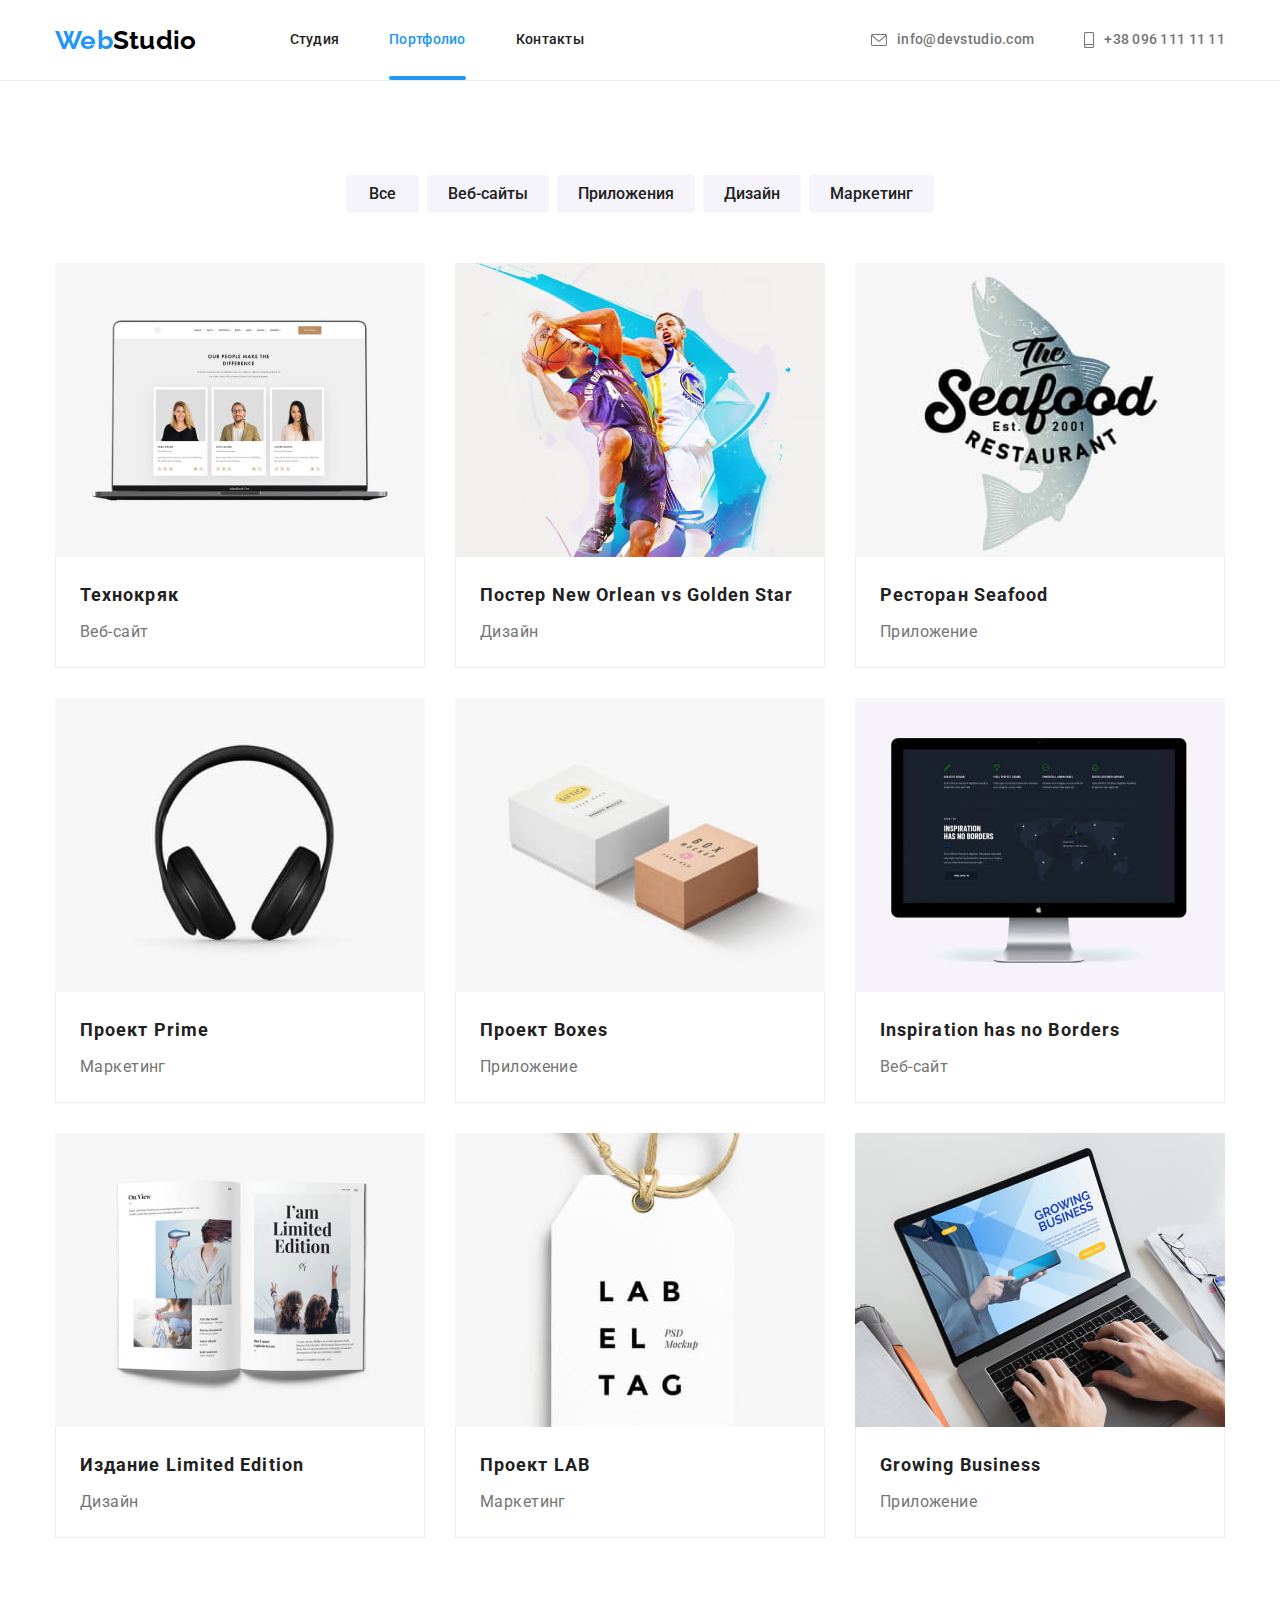
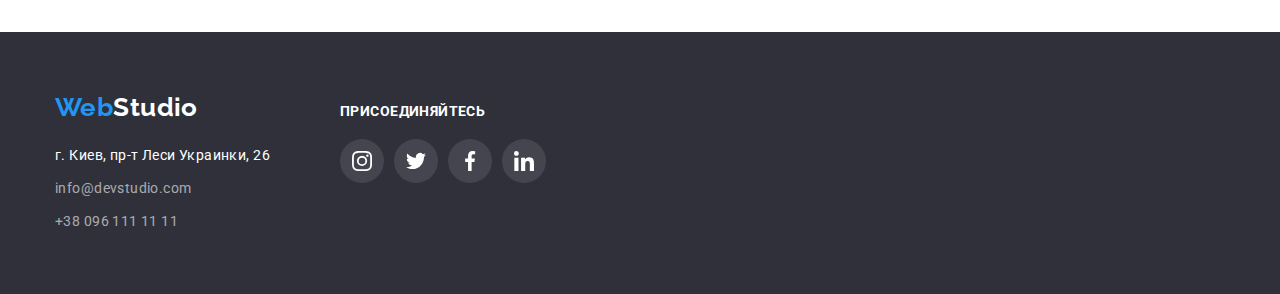
==== portfolio.html @ f39651c8 "Добавлены файлы 5-го задания" ====
<!DOCTYPE html>
<html lang="ru">

<head>
    <meta charset="UTF-8">
    <meta http-equiv="X-UA-Compatible" content="IE=edge">
    <meta name="viewport" content="width=device-width, initial-scale=1.0">
    <title>Портфолио</title>
    <link rel="preconnect" href="https://fonts.gstatic.com">
    <link href="https://fonts.googleapis.com/css2?family=Raleway:wght@700&family=Roboto:wght@400;500;700;900&display=swap"
    rel="stylesheet">
    <link rel="stylesheet" href="https://cdnjs.cloudflare.com/ajax/libs/modern-normalize/0.2.0/modern-normalize.min.css">
    <link rel="stylesheet" href="./css/styles.css">
</head>

<body>
    <!-- Header -->
    <header class="header">
        <div class="container nav">
            <nav class="nav">
                <a class="logo link" href="./" lang="en">Web<span class="logo-part-dark">Studio</span></a>
                <ul class="nav-list list">
                    <li class="nav-item"><a class="nav-link link" href="./">Студия</a></li>
                    <li class="nav-item"><a class="nav-link link current" href="./portfolio.html">Портфолио</a></li>
                    <li class="nav-item"><a class="nav-link link" href="">Контакты</a></li>
                </ul>
            </nav>
            <ul class="contacts-header-list list">
                <li class="contacts-header-item">
                    <a class="contacts-header-link link" href="mailto:info@devstudio.com">
                        <svg class="icon" width="16" height="12">
                            <use href="./images/sprite.svg#icon-envelope"></use>
                        </svg>info@devstudio.com
                    </a>
                </li>
                <li class="contacts-header-item">
                    <a class="contacts-header-link link" href="tel:+380961111111">
                        <svg class="icon" width="10" height="16">
                            <use href="./images/sprite.svg#icon-smartphone">
                            </use>
                        </svg>+38 096 111 11 11
                    </a>
                </li>
            </ul>
        </div>
    </header>

    <!-- Main content -->
    <main>
        <!-- Project set -->
        <section class="section">
            <div class="container">
                <h1 class="title visually-hidden">Наши проекты</h1>
                <ul class="project-filter list">
                    <li class="project-filter-item"><button class="project-btn" type="button">Все</button></li>
                    <li class="project-filter-item"><button class="project-btn" type="button">Веб-сайты</button></li>
                    <li class="project-filter-item"><button class="project-btn" type="button">Приложения</button></li>
                    <li class="project-filter-item"><button class="project-btn" type="button">Дизайн</button></li>
                    <li class="project-filter-item"><button class="project-btn" type="button">Маркетинг</button></li>
                </ul>
                <ul class="project-set list">
                    <li class="project-set-item">
                        <a class="project-card link" href="">
                            <div class="project-card-wrapper">
                                <p class="project-card-overlay">Технокряк это современная площадка распространения коронавируса. Компании используют эту платформу для цифрового
                                шпионажа и атак на защищённые сервера конкурентов.</p>  
                                <img src="./images/img-portfolio/website-technokriak-1.jpg" width="370" height="294" alt="Веб-сайт на мониторе ноутбука">
                            </div>
                            <div class="project-set-content">
                                <h2 class="project-title">Технокряк</h2>
                                <p class="project-direction">Веб-сайт</p>
                            </div>
                        </a>
                    </li>
                    <li class="project-set-item">
                        <a class="project-card link" href="">
                            <div class="project-card-wrapper">
                                <p class="project-card-overlay">Технокряк это современная площадка распространения коронавируса. Компании используют
                                    эту платформу для цифрового
                                    шпионажа и атак на защищённые сервера конкурентов.</p>
                                <img src="./images/img-portfolio/design-poster-2.jpg" width="370" height="294" alt="Постер с баскетболистами">
                            </div>
                            <div class="project-set-content">
                                <h2 class="project-title">Постер <span lang="en">New Orlean vs Golden Star</span></h2>
                                <p class="project-direction">Дизайн</p>
                            </div>
                        </a>
                    </li>
                    <li class="project-set-item">
                        <a class="project-card link" href="">
                            <div class="project-card-wrapper">
                                <p class="project-card-overlay">Технокряк это современная площадка распространения коронавируса. Компании используют
                                    эту платформу для цифрового
                                    шпионажа и атак на защищённые сервера конкурентов.</p>
                                <img src="./images/img-portfolio/app-seafood-3.jpg" width="370" height="294" alt="Постер ресторана морской кухни">
                            </div>
                            <div class="project-set-content">
                                <h2 class="project-title">Ресторан <span lang="en">Seafood</span></h2>
                                <p class="project-direction">Приложение</p>
                            </div>
                        </a>
                    </li>
                    <li class="project-set-item">
                        <a class="project-card link" href="">
                            <div class="project-card-wrapper">
                                <p class="project-card-overlay">Технокряк это современная площадка распространения коронавируса. Компании используют
                                    эту платформу для цифрового
                                    шпионажа и атак на защищённые сервера конкурентов.</p>
                                 <img src="./images/img-portfolio/marketing-prime-4.jpg" width="370" height="294" alt="Наушники">
                             </div>
                            <div class="project-set-content">
                                <h2 class="project-title">Проект <span lang="en">Prime</span></h2>
                                <p class="project-direction">Маркетинг</p>
                            </div>
                        </a>
                    </li>
                    <li class="project-set-item">
                        <a class="project-card link" href="">
                            <div class="project-card-wrapper">
                                <p class="project-card-overlay">Технокряк это современная площадка распространения коронавируса. Компании используют
                                    эту платформу для цифрового
                                    шпионажа и атак на защищённые сервера конкурентов.</p>
                                <img class="project-img" src="./images/img-portfolio/app-boxes-5.jpg" width="370" height="294" alt="Картонные коробки">
                            </div>
                            <div class="project-set-content">
                                <h2 class="project-title">Проект <span lang="en">Boxes</span></h2>
                                <p class="project-direction">Приложение</p>
                            </div>
                        </a>
                    </li>
                    <li class="project-set-item">
                        <a class="project-card link" href="">
                            <div class="project-card-wrapper">
                                <p class="project-card-overlay">Технокряк это современная площадка распространения коронавируса. Компании используют
                                    эту платформу для цифрового
                                    шпионажа и атак на защищённые сервера конкурентов.</p>
                                 <img src="./images/img-portfolio/website-noborders-6.jpg" width="370" height="294" alt="Веб-сайт на мониторе компьютера">
                            </div>
                            <div class="project-set-content">
                                <h2 class="project-title" lang="en">Inspiration has no Borders</h2>
                                <p class="project-direction">Веб-сайт</p>
                            </div>
                        </a>
                    </li>
                    <li class="project-set-item">
                        <a class="project-card link" href="">
                            <div class="project-card-wrapper">
                                <p class="project-card-overlay">Технокряк это современная площадка распространения коронавируса. Компании используют
                                    эту платформу для цифрового
                                    шпионажа и атак на защищённые сервера конкурентов.</p>

                                <img src="./images/img-portfolio/design-limited-edition-7.jpg" width="370" height="294" alt="Разворот печатного издания">
                            </div>
                            <div class="project-set-content">
                                <h2 class="project-title">Издание <span lang="en">Limited Edition</span></h2>
                                <p class="project-direction">Дизайн</p>
                            </div>
                        </a>
                    </li>
                    <li class="project-set-item">
                        <a class="project-card link" href="">
                            <div class="project-card-wrapper">
                                <p class="project-card-overlay">Технокряк это современная площадка распространения коронавируса. Компании используют
                                    эту платформу для цифрового
                                    шпионажа и атак на защищённые сервера конкурентов.</p>
                                <img src="./images/img-portfolio/marketing-lab-8.jpg" width="370" height="294" alt="Стикер с лого">
                            </div>
                            <div class="project-set-content">
                                <h2 class="project-title">Проект <span lang="en">LAB</span></h2>
                                <p class="project-direction">Маркетинг</p>
                            </div>
                        </a>
                    </li>
                    <li class="project-set-item">
                        <a class="project-card link" href="">
                            <div class="project-card-wrapper">
                                <p class="project-card-overlay">Технокряк это современная площадка распространения коронавируса. Компании используют
                                    эту платформу для цифрового
                                    шпионажа и атак на защищённые сервера конкурентов.</p>
                                <img src="./images/img-portfolio/app-business-9.jpg" width="370" height="294" alt="Веб-сайт на мониторе ноутбука">
                            </div>
                            <div class="project-set-content">
                                <h2 class="project-title" lang="en">Growing Business</h2>
                                <p class="project-direction">Приложение</p>
                            </div>
                        </a>
                    </li>
                </ul>
            </div>
        </section>
    </main>
<!-- Footer -->
<footer class="footer">
    <div class="container">
        <div class="footer-content">
            <a class="logo link" href="./" lang="en">Web<span class="logo-part-light">Studio</span></a>
            <div class="footer-content-block">
                <address class="adress">г. Киев, пр-т Леси Украинки, 26</address>
                <ul class="contacts-footer-list list">
                    <li class="contacts-footer-item"><a class="contacts-footer-link link"
                            href="mailto:info@devstudio.com">info@devstudio.com</a>
                    </li>
                    <li class="contacts-footer-item"><a class="contacts-footer-link link" href="tel:+380961111111">+38
                            096 111 11 11</a>
                    </li>
                </ul>
            </div>
        </div>
        <div class="footer-social-block">
            <p class="footer-subtitle">Присоединяйтесь</p>
            <ul class="social-list list">
                <li class="social-list-item">
                    <a href="" class="social-list-link link">
                        <svg class="social-list-icon">
                            <use href="./images/sprite.svg#icon-instagram"></use>
                        </svg>
                    </a>
                </li>
                <li class="social-list-item">
                    <a href="" class="social-list-link link">
                        <svg class="social-list-icon">
                            <use href="./images/sprite.svg#icon-twitter"></use>
                        </svg>
                    </a>
                </li>
                <li class="social-list-item">
                    <a href="" class="social-list-link link">
                        <svg class="social-list-icon">
                            <use href="./images/sprite.svg#icon-facebook"></use>
                        </svg>
                    </a>
                </li>
                <li class="social-list-item">
                    <a href="" class="social-list-link link">
                        <svg class="social-list-icon">
                            <use href="./images/sprite.svg#icon-linkedin"></use>
                        </svg>
                    </a>
                </li>
            </ul>
        </div>
    </div>
</footer>
</body>
</html>
---- css/styles.css ----
/* ---Styles for index.html--- */

:root {
  --text-color: #757575;
  --title-color: #212121;
  --accent-color: #2196f3;
  --primary-bcg-color: #ffffff;
  --secondary-bcg-color: #2f303a;
  --add-bcg-color: #f5f4fa;
  --icon-color: #afb1b8;
  --text-font: 'Roboto', sans-serif;
  --accent-font: 'Raleway', sans-serif;
  --grid-gap: 30px;
  --grid-item: 2;
  --timing-function: cubic-bezier(0.4, 0, 0.2, 1);
  --duration-animation: 250ms;
}

html {
  box-sizing: border-box;
}

*,
*::after,
*::before {
  box-sizing: inherit;
}

body {
  margin: 0;
  font-family: var(--text-font);
  font-size: 14px;
  line-height: 1.71;
  letter-spacing: 0.03em;
  color: var(--text-color);
  background-color: var(--primary-bcg-color);
}

h1,
h2,
h3,
h4,
h5,
h6,
p {
  margin-top: 0;
  margin-bottom: 0;
}

ul {
  margin: 0;
  padding: 0;
}

img {
  display: block;
  max-width: 100%;
  height: auto;
}

.list {
  list-style: none;
}

.link {
  text-decoration: none;
  color: inherit;
}

.visually-hidden {
  position: absolute !important;
  clip: rect(1px, 1px, 1px, 1px);
  clip: rect(1px, 1px, 1px, 1px);
  padding: 0 !important;
  border: 0 !important;
  height: 1px !important;
  width: 1px !important;
  overflow: hidden;
}

/* ---COMPONENTS--- */
.container {
  width: 1200px;
  margin-right: auto;
  margin-left: auto;
  padding-right: 15px;
  padding-left: 15px;
}

.section {
  padding-top: 94px;
  padding-bottom: 94px;
}

.section-title {
  margin-bottom: 50px;

  font-size: 36px;
  line-height: 1.17;
  text-align: center;
  color: var(--title-color);
}

.social-list {
  display: flex;
  justify-content: space-between;
}

.social-list-link {
  display: flex;
  width: 44px;
  height: 44px;
  align-items: center;
  justify-content: center;
  border-radius: 50%;
  transition: background-color var(--duration-animation) var(--timing-function);
}

.social-list-icon {
  width: 20px;
  height: 20px;
  fill: var(--icon-color);
  transition: fill var(--duration-animation) var(--timing-function);
}

.social-list-link:hover,
.social-list-link:focus {
  background-color: var(--accent-color);
}

.social-list-link:hover .social-list-icon,
.social-list-link:focus .social-list-icon {
  fill: var(--primary-bcg-color);
}

/* ---END COMPONENTS--- */

/* ---HEADER---*/
.header {
  border-bottom: 1px solid #ececec;

  font-weight: 500;
  line-height: 1.14;
  letter-spacing: 0.02em;
}

.logo {
  font-family: var(--accent-font);
  font-weight: 700;
  font-size: 26px;
  line-height: 1.19;
  color: var(--accent-color);
}

.logo-part-dark {
  color: #000000;
}

.header .container {
  display: flex;
  align-items: center;
}

.nav {
  display: flex;
  align-items: center;
}

.nav-list {
  display: inline-flex;
  align-items: center;
}

.contacts-header-list {
  display: inline-flex;
  align-items: center;
  margin-left: auto;
}

.nav .logo {
  margin-right: 93px;
  padding-top: 20px;
  padding-bottom: 20px;
}

.nav-link {
  display: inline-block;
  padding-top: 32px;
  padding-bottom: 32px;
  color: var(--title-color);
  transition: color var(--duration-animation) var(--timing-function);
}

.contacts-header-link {
  display: flex;
  padding-top: 32px;
  padding-bottom: 32px;
  align-items: center;
  transition: color var(--duration-animation) var(--timing-function);
}

.nav-item:not(:last-child),
.contacts-header-item:not(:last-child) {
  margin-right: 50px;
}

.nav-link:hover,
.nav-link:focus,
.contacts-header-link:hover,
.contacts-header-link:focus,
.nav-link.current {
  color: var(--accent-color);
}

.nav-link.current {
  position: relative;
}

.nav-link.current::after {
  content: '';

  position: absolute;
  left: 0;
  bottom: 0;

  display: block;
  width: 100%;
  height: 4px;
  background-color: var(--accent-color);
  border-radius: 2px;
}

.icon {
  margin-right: 10px;
  fill: currentColor;
}

/* ---END HEADER--- */

/* ---HERO--- */
.hero {
  max-width: 1600px;
  padding-top: 200px;
  padding-bottom: 200px;
  margin-left: auto;
  margin-right: auto;
  text-align: center;

  background-color: var(--secondary-bcg-color);
  background-size: cover;
  background-position: center;
  background-repeat: no-repeat;
  background-image: linear-gradient(to right, rgba(47, 48, 58, 0.4), rgba(47, 48, 58, 0.4)),
    url('../images/hero-bg.jpg');
}

.hero-title {
  max-width: 700px;
  margin-right: auto;
  margin-left: auto;
  margin-bottom: 30px;

  font-weight: 900;
  font-size: 44px;
  line-height: 1.36;
  letter-spacing: 0.06em;
  text-transform: uppercase;
  color: var(--primary-bcg-color);
}

.hero-btn {
  min-width: 200px;
  padding: 10px 30px;

  font-weight: 700;
  font-size: 16px;
  line-height: 1.88;
  letter-spacing: 0.06em;

  color: var(--primary-bcg-color);
  background-color: var(--accent-color);
  cursor: pointer;
  border: none;
  border-radius: 4px;

  transition: background-color var(--duration-animation) var(--timing-function);
}

.hero-btn:focus,
.hero-btn:hover {
  background-color: #188ce8;
}
/* ---END HERO--- */

/* ---FEATURE--- */
.feature-list {
  display: flex;
  margin-left: calc(-1 * var(--grid-gap));
  margin-top: calc(-1 * var(--grid-gap));
}

.feature-list-item {
  flex-basis: calc((100% - var(--grid-item) * var(--grid-gap)) / var(--grid-item));
  --grid-item: 4;
  margin-left: var(--grid-gap);
  margin-top: var(--grid-gap);
}

.feature-thumb {
  display: flex;
  width: 270px;
  height: 120px;
  margin-bottom: 30px;
  background-color: var(--add-bcg-color);
  align-items: center;
  justify-content: center;
}

.feature-icon {
  width: 70px;
  height: 70px;
}

.feature-item-title {
  margin-bottom: 10px;
  font-size: 14px;
  line-height: 1.14;
  text-transform: uppercase;
  color: var(--title-color);
}
/* ---END FEATURE--- */

/* ---SERVICES--- */
.services.section {
  padding-top: 0;
}

.services-list {
  display: flex;
  margin-left: calc(-1 * var(--grid-gap));
  margin-top: calc(-1 * var(--grid-gap));
}

.services-list-item {
  position: relative;

  flex-basis: calc((100% - var(--grid-item) * var(--grid-gap)) / var(--grid-item));
  --grid-item: 3;
  margin-left: var(--grid-gap);
  margin-top: var(--grid-gap);
}

.overlay-services {
  position: absolute;
  left: 0;
  bottom: 0;
  width: 100%;
  min-height: 70px;
  padding-top: 27px;
  padding-bottom: 27px;
  background-color: rgba(47, 48, 58, 0.8);
}

.overlay-services-title {
  font-weight: 700;
  line-height: 1.143;
  text-align: center;
  text-transform: uppercase;
  color: var(--primary-bcg-color);
}

/* ---END SERVICES--- */

/* ---TEAM--- */
.team.section {
  background: var(--add-bcg-color);
}

.team-list {
  display: flex;
  margin-left: calc(-1 * var(--grid-gap));
  margin-top: calc(-1 * var(--grid-gap));
}

.team-list-item {
  flex-basis: calc((100% - var(--grid-item) * var(--grid-gap)) / var(--grid-item));
  --grid-item: 4;
  margin-left: var(--grid-gap);
  margin-top: var(--grid-gap);

  text-align: center;
  background-color: var(--primary-bcg-color);
  border-radius: 0px 0px 4px 4px;
  box-shadow: 0 1px 3px 0 rgba(0, 0, 0, 0.12), 0 1px 1px 0 rgba(0, 0, 0, 0.14), 0 2px 1px 0 rgba(0, 0, 0, 0.2);
}

.team-list-item-content {
  padding: 32px 30px;
}

.team-item-name {
  margin-bottom: 10px;
  font-weight: 500;
  font-size: 16px;
  line-height: 1.19;
  color: var(--title-color);
}

.team-item-position {
  margin-bottom: 16px;
  font-size: 16px;
  line-height: 1.19;
}
/* ---END TEAM--- */

/* ---CLIENTS--- */
.client-list {
  display: flex;
  margin-left: calc(-1 * var(--grid-gap));
  margin-top: calc(-1 * var(--grid-gap));
}

.client-list-item {
  flex-basis: calc((100% - var(--grid-item) * var(--grid-gap)) / var(--grid-item));
  --grid-item: 6;
  margin-left: var(--grid-gap);
  margin-top: var(--grid-gap);
}

.client-list-link {
  display: flex;
  width: 100%;
  height: 90px;
  align-items: center;
  justify-content: center;
  border: 1px solid var(--icon-color);
  border-radius: 4px;
  transition: border-color var(--duration-animation) var(--timing-function);
}

.client-list-link:hover,
.client-list-link:focus {
  border-color: var(--accent-color);
}

.client-icon {
  fill: var(--icon-color);
  transition: fill var(--duration-animation) var(--timing-function);
}

.client-list-link:hover .client-icon,
.client-list-link:focus .client-icon {
  fill: var(--accent-color);
}
/* ---END CLIENTS--- */

/* ---FOOTER--- */
.footer {
  padding-top: 60px;
  padding-bottom: 60px;
  background-color: var(--secondary-bcg-color);
}

.footer .container {
  display: flex;
  align-items: baseline;
}

.footer-content-block {
  margin-top: 20px;
  margin-right: 70px;
}

.logo-part-light {
  color: var(--primary-bcg-color);
}

.adress {
  margin-bottom: 9px;

  font-style: normal;
  color: var(--primary-bcg-color);
}

.contacts-footer-item:first-child {
  margin-bottom: 9px;
}

.contacts-footer-link {
  color: rgba(255, 255, 255, 0.6);
}

.footer-subtitle {
  margin-bottom: 20px;

  font-weight: 700;
  line-height: 1.143;
  text-transform: uppercase;
  color: var(--primary-bcg-color);
}

.footer .social-list {
  min-width: 206px;
}

.footer .social-list-icon {
  fill: var(--primary-bcg-color);
}

.social-list-link {
  background-color: rgb(255, 255, 255, 0.1);
}

/* ---END FOOTER--- */

/* ---Styles for Portfolio.html-- */
/* ---PROJECT SET--- */
.project-filter {
  display: flex;
  justify-content: center;
  margin-bottom: 50px;
}

.project-filter-item:not(:last-child) {
  margin-right: 8px;
}

.project-btn {
  min-width: 73px;
  padding: 6px 21px;
  border: none;
  border-radius: 4px;

  font-weight: 500;
  font-size: 16px;
  line-height: 1.63;
  color: var(--title-color);
  background-color: var(--add-bcg-color);
  cursor: pointer;

  transition: color var(--duration-animation) var(--timing-function),
    background-color var(--duration-animation) var(--timing-function),
    box-shadow var(--duration-animation) var(--timing-function);
}

.project-btn:hover,
.project-btn:focus {
  color: var(--primary-bcg-color);
  background-color: var(--accent-color);
  box-shadow: 0 2px 2px 0 rgba(0, 0, 0, 0.12), 0 1px 2px 0 rgba(0, 0, 0, 0.08), 0 3px 1px 0 rgba(0, 0, 0, 0.1);
  outline: none;
}

.project-set {
  display: flex;
  flex-wrap: wrap;
  margin-left: calc(-1 * var(--grid-gap));
  margin-top: calc(-1 * var(--grid-gap));
}

.project-set-item {
  flex-basis: calc((100% - var(--grid-item) * var(--grid-gap)) / var(--grid-item));
  --grid-item: 3;
  margin-left: var(--grid-gap);
  margin-top: var(--grid-gap);
}

.project-card {
  display: block;
  width: 100%;
  height: 100%;

  transition: box-shadow var(--duration-animation) var(--timing-function);
}

.project-card:hover,
.project-card:focus {
  box-shadow: 0 1px 1px 0 rgba(0, 0, 0, 0.12), 0 4px 4px 0 rgba(0, 0, 0, 0.06), 1px 4px 6px 0 rgba(0, 0, 0, 0.16);
}

.project-card-wrapper {
  position: relative;
  overflow: hidden;
}

.project-card:hover .project-card-overlay,
.project-card:focus .project-card-overlay {
  transform: translateY(0);
  opacity: 1;
}

.project-card-overlay {
  position: absolute;
  left: 0;
  top: 0;
  width: 100%;
  height: 100%;
  padding: 63px 24px;

  font-size: 18px;
  line-height: 1.56;
  color: var(--primary-bcg-color);
  background-color: rgba(33, 150, 243, 0.9);
  overflow: scroll;
  opacity: 0;

  transform: translateY(100%);
  transition: transform var(--duration-animation) var(--timing-function),
    opacity var(--duration-animation) var(--timing-function);
}

.project-set-content {
  padding: 20px 24px;
  border: 1px solid #eeeeee;
  border-top: 0;
}

.project-title {
  font-size: 18px;
  line-height: 2;
  letter-spacing: 0.06em;
  color: var(--title-color);
  margin-bottom: 4px;
}

.project-direction {
  font-size: 16px;
  line-height: 1.88;
  color: var(--text-color);
}

/* ---END PROJECT SET--- */

/* ---Modal elements--- */
.backdrop {
  position: fixed;
  top: 0;
  left: 0;
  width: 100%;
  height: 100%;
  background-color: rgba(0, 0, 0, 0.2);

  opacity: 1;
  transition: opacity var(--duration-animation) var(--timing-function),
    visibility var(--duration-animation) var(--timing-function);
}

.backdrop.is-hidden {
  opacity: 0;
  visibility: hidden;
  pointer-events: none;
}

.modal {
  position: absolute;
  top: 50%;
  left: 50%;
  transform: translate(-50%, -50%) scale(1);

  min-width: 528px;
  min-height: 581px;

  background-color: var(--primary-bcg-color);
  box-shadow: 0 1px 3px 0 rgba(0, 0, 0, 0.12), 0 1px 1px 0 rgba(0, 0, 0, 0.16), 0 2px 1px 0 rgba(0, 0, 0, 0.2);
  border-radius: 4px;

  transition: transform var(--duration-animation) var(--timing-function);
}

.backdrop.is-hidden .modal {
  transform: translate(-50%, -50%) scale(0.9);
}

.modal-close-btn {
  position: absolute;
  top: 8px;
  right: 8px;
  width: 30px;
  height: 30px;

  display: flex;
  align-items: center;
  justify-content: center;

  background-color: transparent;
  border: 1px solid rgba(0, 0, 0, 0.1);
  border-radius: 50%;
  outline: none;
  cursor: pointer;

  transition: fill var(--duration-animation) var(--timing-function);
}

.modal-close-btn:hover {
  fill: var(--accent-color);
}
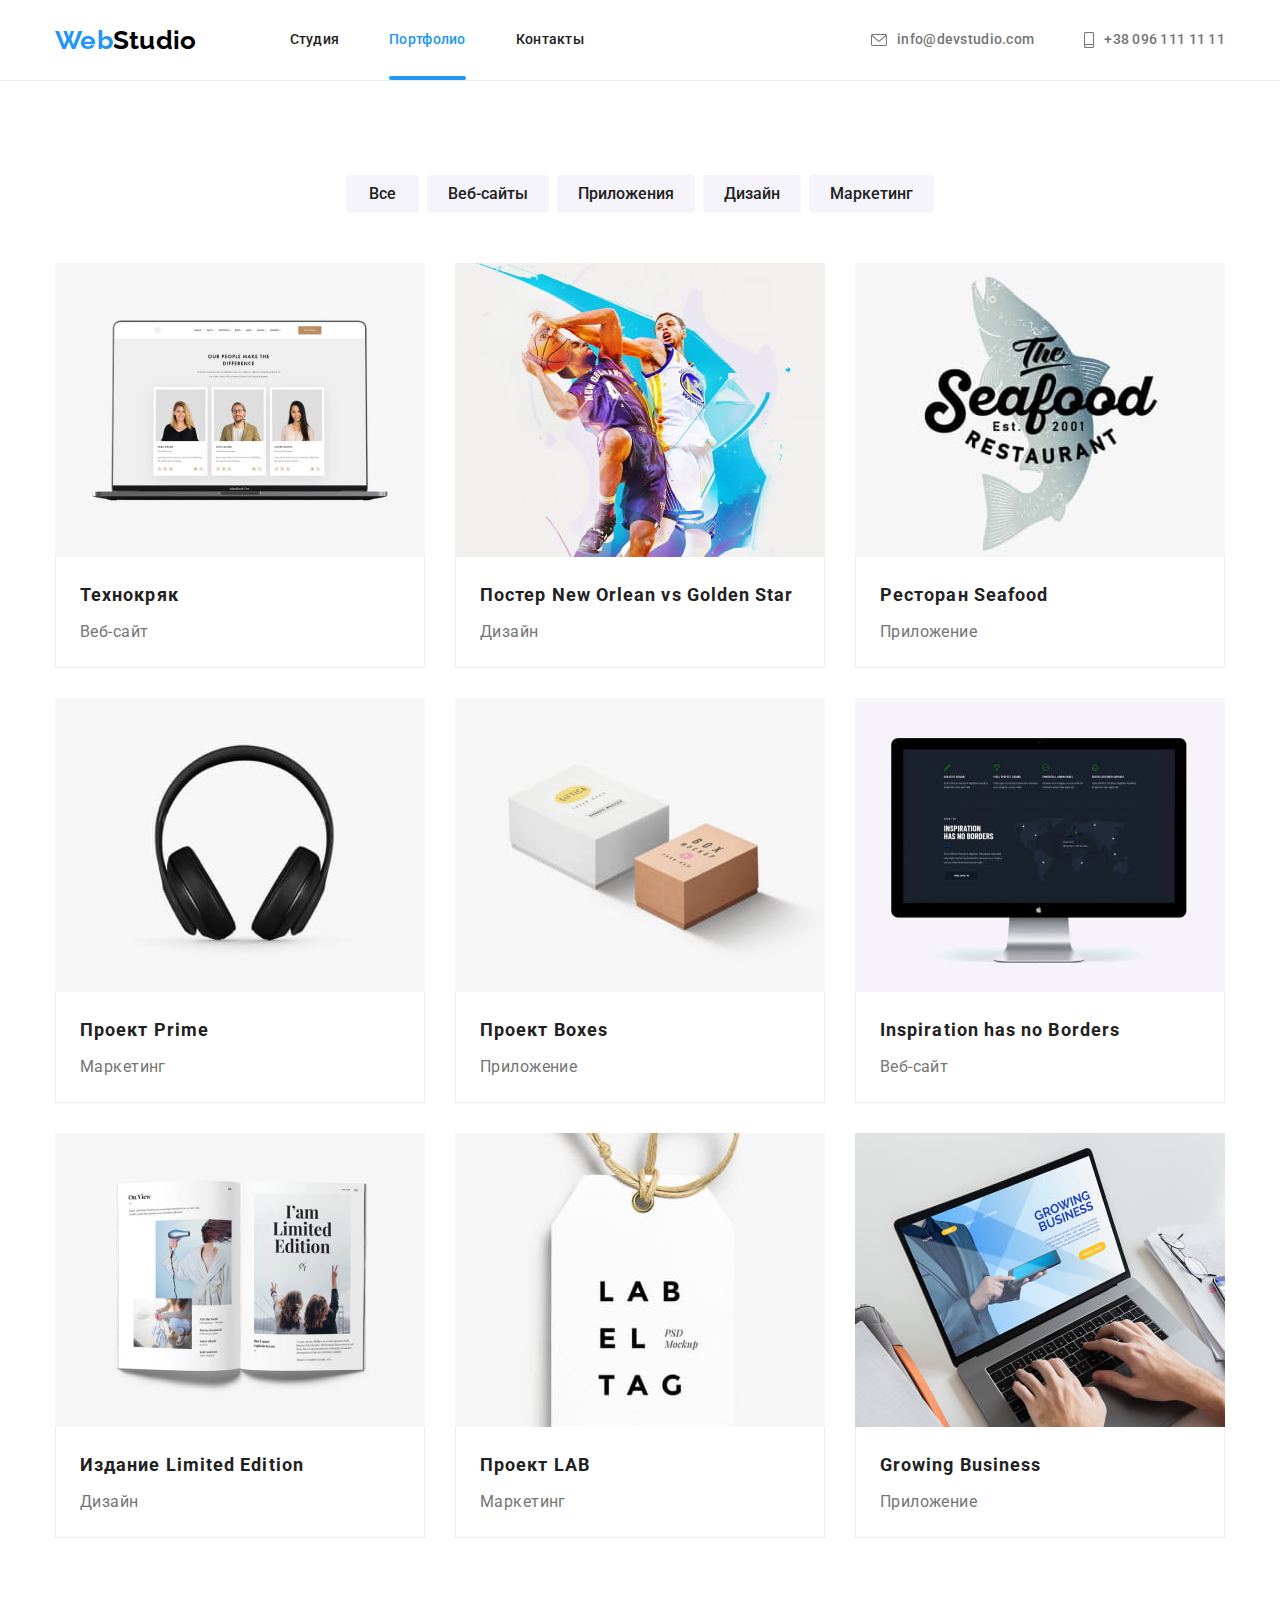
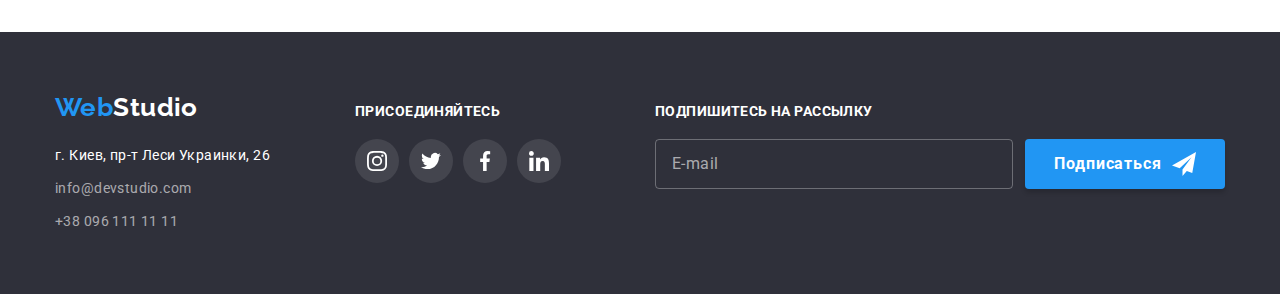
==== commit 21a8884d: "Добавлен новый футер в Портфолио" ====
--- a/portfolio.html
+++ b/portfolio.html
@@ -190,56 +190,69 @@
         </section>
     </main>
 <!-- Footer -->
-<footer class="footer">
-    <div class="container">
-        <div class="footer-content">
-            <a class="logo link" href="./" lang="en">Web<span class="logo-part-light">Studio</span></a>
-            <div class="footer-content-block">
-                <address class="adress">г. Киев, пр-т Леси Украинки, 26</address>
-                <ul class="contacts-footer-list list">
-                    <li class="contacts-footer-item"><a class="contacts-footer-link link"
-                            href="mailto:info@devstudio.com">info@devstudio.com</a>
-                    </li>
-                    <li class="contacts-footer-item"><a class="contacts-footer-link link" href="tel:+380961111111">+38
-                            096 111 11 11</a>
-                    </li>
-                </ul>
+    <footer class="footer">
+        <div class="container">
+            <div class="footer-block">
+                <a class="logo link" href="./" lang="en">Web<span class="logo-part-light">Studio</span></a>
+                <div class="footer-content-block">
+                    <address class="adress">г. Киев, пр-т Леси Украинки, 26</address>
+                    <ul class="contacts-footer-list list">
+                        <li class="contacts-footer-item"><a class="contacts-footer-link link"
+                                href="mailto:info@devstudio.com">info@devstudio.com</a>
+                        </li>
+                        <li class="contacts-footer-item"><a class="contacts-footer-link link" href="tel:+380961111111">+38
+                                096 111 11 11</a>
+                        </li>
+                    </ul>
+                </div>
+            </div>
+            <div class="footer-block">
+                <p class="footer-subtitle">Присоединяйтесь</p>
+                <ul class="social-list list">
+                    <li class="social-list-item">
+                        <a href="" class="social-list-link link">
+                            <svg class="social-list-icon">
+                                <use href="./images/sprite.svg#icon-instagram"></use>
+                            </svg>
+                        </a>
+                    </li>
+                    <li class="social-list-item">
+                        <a href="" class="social-list-link link">
+                            <svg class="social-list-icon">
+                                <use href="./images/sprite.svg#icon-twitter"></use>
+                            </svg>
+                        </a>
+                    </li>
+                    <li class="social-list-item">
+                        <a href="" class="social-list-link link">
+                            <svg class="social-list-icon">
+                                <use href="./images/sprite.svg#icon-facebook"></use>
+                            </svg>
+                        </a>
+                    </li>
+                    <li class="social-list-item">
+                        <a href="" class="social-list-link link">
+                            <svg class="social-list-icon">
+                                <use href="./images/sprite.svg#icon-linkedin"></use>
+                            </svg>
+                        </a>
+                    </li>
+                </ul>
+            </div>
+            <div class="footer-block">
+                <p class="footer-subtitle">Подпишитесь на рассылку</p>
+                <form class="footer-form">
+                    <label>
+                        <input name="user-mail" type="email" placeholder="E-mail" class="footer-form-input">
+                    </label>
+                    <button class="footer-btn btn" type="submit">Подписаться
+                        <svg class="footer-btn-icon" width="24" height="24">
+                            <use href="./images/sprite.svg#icon-send"></use>
+                        </svg>
+                    </button>
+                </form>
             </div>
         </div>
-        <div class="footer-social-block">
-            <p class="footer-subtitle">Присоединяйтесь</p>
-            <ul class="social-list list">
-                <li class="social-list-item">
-                    <a href="" class="social-list-link link">
-                        <svg class="social-list-icon">
-                            <use href="./images/sprite.svg#icon-instagram"></use>
-                        </svg>
-                    </a>
-                </li>
-                <li class="social-list-item">
-                    <a href="" class="social-list-link link">
-                        <svg class="social-list-icon">
-                            <use href="./images/sprite.svg#icon-twitter"></use>
-                        </svg>
-                    </a>
-                </li>
-                <li class="social-list-item">
-                    <a href="" class="social-list-link link">
-                        <svg class="social-list-icon">
-                            <use href="./images/sprite.svg#icon-facebook"></use>
-                        </svg>
-                    </a>
-                </li>
-                <li class="social-list-item">
-                    <a href="" class="social-list-link link">
-                        <svg class="social-list-icon">
-                            <use href="./images/sprite.svg#icon-linkedin"></use>
-                        </svg>
-                    </a>
-                </li>
-            </ul>
-        </div>
-    </div>
-</footer>
+    </footer>
 </body>
 </html>--- a/css/styles.css
+++ b/css/styles.css
@@ -133,6 +133,22 @@
   fill: var(--primary-bcg-color);
 }
 
+.btn {
+  min-width: 200px;
+
+  font-family: inherit;
+  font-weight: 700;
+  font-size: 16px;
+  line-height: 1.87;
+  letter-spacing: 0.06em;
+
+  color: var(--primary-bcg-color);
+  background-color: var(--accent-color);
+  border: none;
+  border-radius: 4px;
+  box-shadow: 0 4px 4px 0 rgba(0, 0, 0, 0.15);
+  cursor: pointer;
+}
 /* ---END COMPONENTS--- */
 
 /* ---HEADER---*/
@@ -269,19 +285,7 @@
 }
 
 .hero-btn {
-  min-width: 200px;
   padding: 10px 30px;
-
-  font-weight: 700;
-  font-size: 16px;
-  line-height: 1.88;
-  letter-spacing: 0.06em;
-
-  color: var(--primary-bcg-color);
-  background-color: var(--accent-color);
-  cursor: pointer;
-  border: none;
-  border-radius: 4px;
 
   transition: background-color var(--duration-animation) var(--timing-function);
 }
@@ -464,11 +468,19 @@
 .footer .container {
   display: flex;
   align-items: baseline;
+  justify-content: space-between;
+}
+
+.footer-block {
+  flex-basis: calc((50% - (var(--grid-gap) * 1.5)) / 2);
+}
+
+.footer-block:last-child {
+  flex-basis: calc(50% - (var(--grid-gap) / 2));
 }
 
 .footer-content-block {
   margin-top: 20px;
-  margin-right: 70px;
 }
 
 .logo-part-light {
@@ -500,7 +512,11 @@
 }
 
 .footer .social-list {
-  min-width: 206px;
+  justify-content: flex-start;
+}
+
+.footer .social-list-item:not(:last-child) {
+  margin-right: 10px;
 }
 
 .footer .social-list-icon {
@@ -509,6 +525,46 @@
 
 .social-list-link {
   background-color: rgb(255, 255, 255, 0.1);
+}
+
+.footer-form {
+  display: flex;
+  /* align-items: center; */
+}
+
+.footer-form-input {
+  width: 358px;
+  height: 50px;
+  padding-top: 15px;
+  padding-bottom: 15px;
+  padding-left: 16px;
+  margin-right: 12px;
+
+  background-color: inherit;
+  border-radius: 4px;
+  border: 1px solid rgb(255, 255, 255, 0.3);
+}
+
+.footer-form-input::placeholder {
+  font-size: 16px;
+  line-height: 1.25;
+  letter-spacing: 0.03em;
+  color: rgba(255, 255, 255, 0.6);
+}
+
+.footer-btn {
+  display: flex;
+  align-items: center;
+  justify-content: center;
+
+  padding: 10px 28px;
+}
+
+.footer-btn-icon {
+  margin-left: 10px;
+  /* position: absolute;
+  top: 13px;
+  right: 28px; */
 }
 
 /* ---END FOOTER--- */
@@ -593,6 +649,9 @@
   position: absolute;
   left: 0;
   top: 0;
+  opacity: 0;
+  overflow: scroll;
+
   width: 100%;
   height: 100%;
   padding: 63px 24px;
@@ -601,8 +660,6 @@
   line-height: 1.56;
   color: var(--primary-bcg-color);
   background-color: rgba(33, 150, 243, 0.9);
-  overflow: scroll;
-  opacity: 0;
 
   transform: translateY(100%);
   transition: transform var(--duration-animation) var(--timing-function),
@@ -636,11 +693,12 @@
   position: fixed;
   top: 0;
   left: 0;
+  opacity: 1;
+
   width: 100%;
   height: 100%;
   background-color: rgba(0, 0, 0, 0.2);
 
-  opacity: 1;
   transition: opacity var(--duration-animation) var(--timing-function),
     visibility var(--duration-animation) var(--timing-function);
 }
@@ -685,7 +743,6 @@
   background-color: transparent;
   border: 1px solid rgba(0, 0, 0, 0.1);
   border-radius: 50%;
-  outline: none;
   cursor: pointer;
 
   transition: fill var(--duration-animation) var(--timing-function);
@@ -694,3 +751,62 @@
 .modal-close-btn:hover {
   fill: var(--accent-color);
 }
+
+.contact-form {
+  width: 448px;
+  /* height: 100%; */
+  /* padding: 40px; */
+  margin: 40px auto;
+}
+
+.contact-form-title {
+  margin-bottom: 12px;
+
+  text-align: center;
+
+  font-family: Roboto;
+  font-style: normal;
+  font-weight: 700;
+  font-size: 20px;
+  line-height: 1.15;
+
+  color: var(--title-color);
+}
+
+.contact-form-input {
+  width: 100%;
+  height: 40px;
+
+  margin-bottom: 10px;
+
+  border: 1px solid rgba(33, 33, 33, 0.2);
+  border-radius: 4px;
+}
+
+.contact-form-label {
+  font-size: 12px;
+  line-height: 1.67;
+  letter-spacing: 0.01em;
+  color: inherit;
+}
+
+.contact-form-btn {
+  padding: 10px 55px;
+}
+.contact-form-btn-wraper {
+  display: flex;
+  justify-content: center;
+}
+
+.contact-form-comment {
+  width: 100%;
+  height: 120px;
+
+  margin-bottom: 20px;
+  padding: 12px 16px;
+
+  border: 1px solid rgba(33, 33, 33, 0.2);
+  border-radius: 4px;
+
+  resize: none;
+}
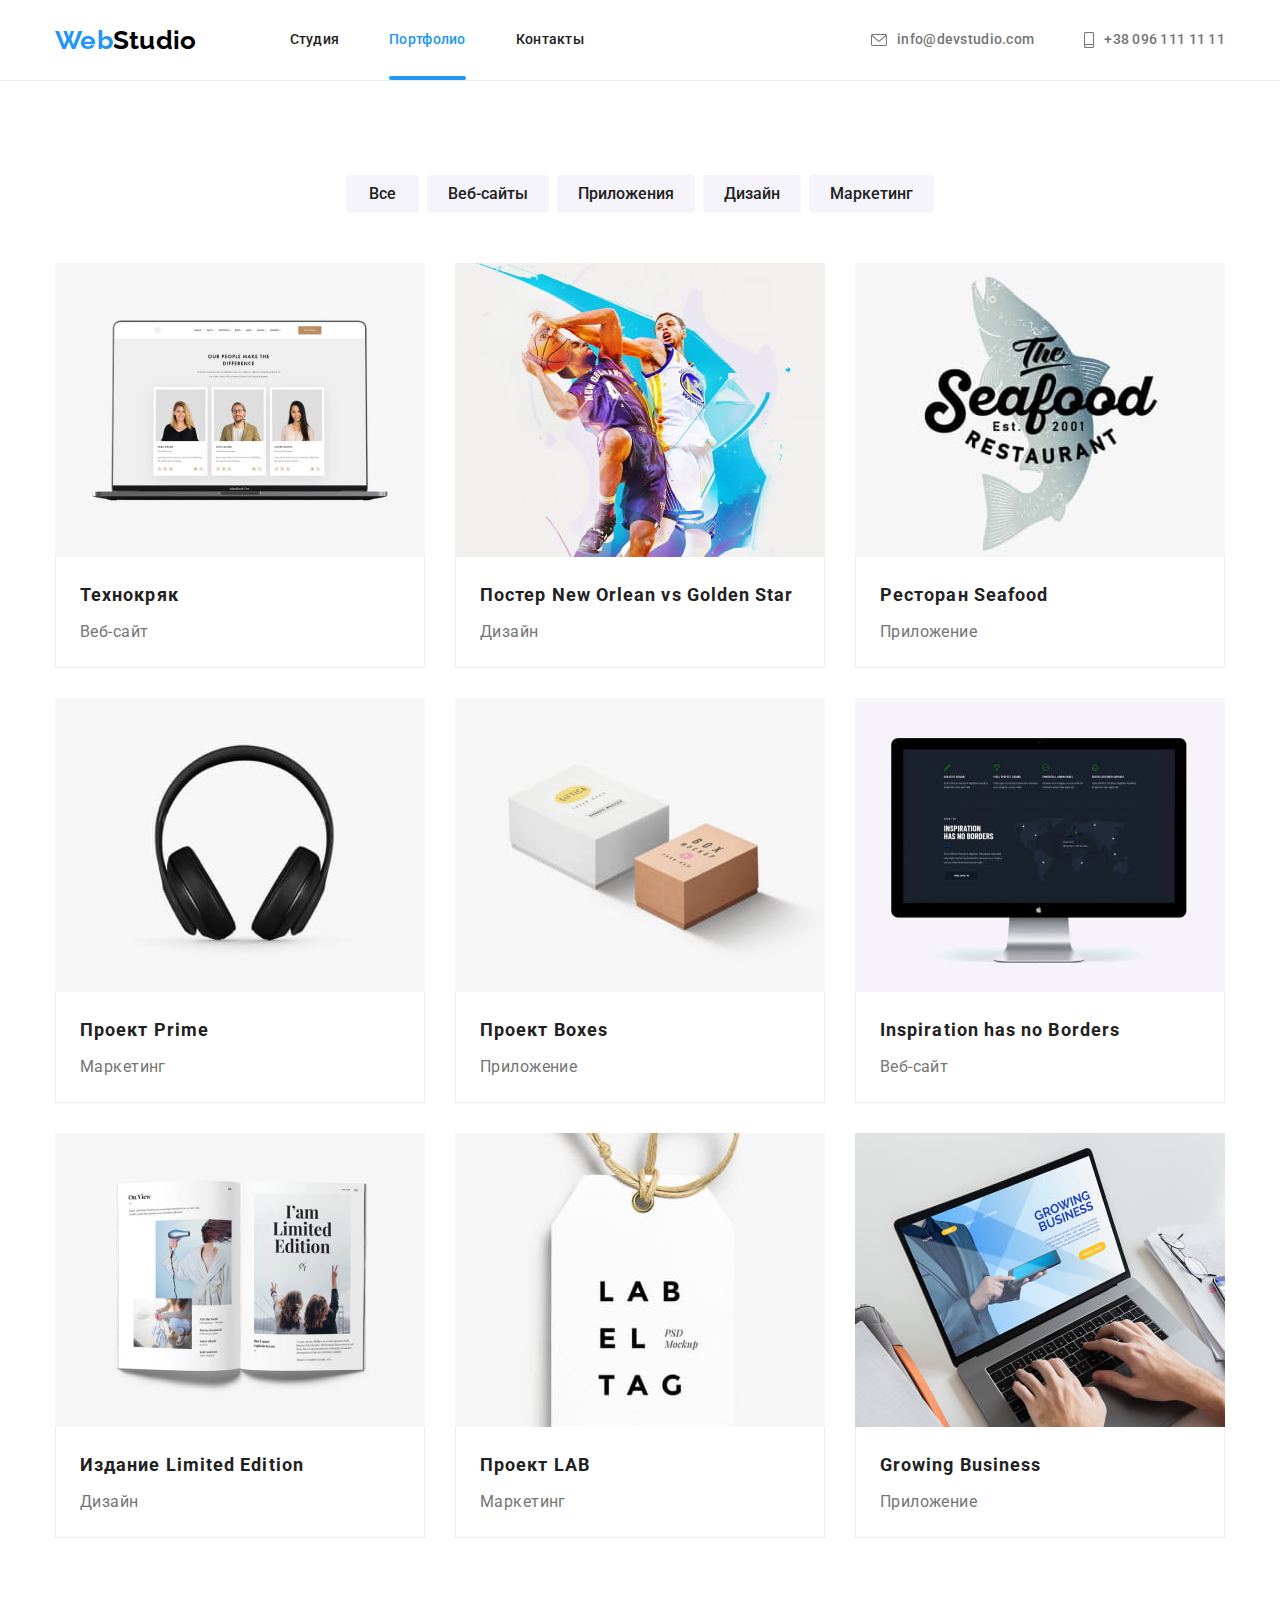
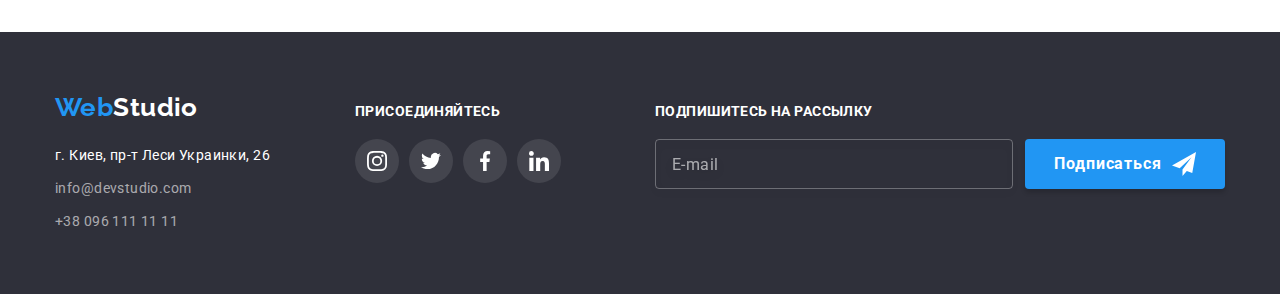
==== commit d3fd2f3b: "Добавлена разметка модального окна" ====
--- a/portfolio.html
+++ b/portfolio.html
@@ -242,9 +242,7 @@
             <div class="footer-block">
                 <p class="footer-subtitle">Подпишитесь на рассылку</p>
                 <form class="footer-form">
-                    <label>
-                        <input name="user-mail" type="email" placeholder="E-mail" class="footer-form-input">
-                    </label>
+                    <input name="user-mail" type="email" placeholder="E-mail" class="footer-form-input">
                     <button class="footer-btn btn" type="submit">Подписаться
                         <svg class="footer-btn-icon" width="24" height="24">
                             <use href="./images/sprite.svg#icon-send"></use>
--- a/css/styles.css
+++ b/css/styles.css
@@ -69,7 +69,7 @@
 
 .visually-hidden {
   position: absolute !important;
-  clip: rect(1px, 1px, 1px, 1px);
+  clip: rect(1px 1px 1px 1px);
   clip: rect(1px, 1px, 1px, 1px);
   padding: 0 !important;
   border: 0 !important;
@@ -535,36 +535,43 @@
 .footer-form-input {
   width: 358px;
   height: 50px;
-  padding-top: 15px;
-  padding-bottom: 15px;
-  padding-left: 16px;
+  padding: 15px 16px;
+
   margin-right: 12px;
 
-  background-color: inherit;
-  border-radius: 4px;
-  border: 1px solid rgb(255, 255, 255, 0.3);
-}
-
-.footer-form-input::placeholder {
   font-size: 16px;
   line-height: 1.25;
   letter-spacing: 0.03em;
+
+  color: var(--primary-bcg-color);
+  background-color: transparent;
+  outline: none;
+  border: 1px solid rgb(255, 255, 255, 0.3);
+  border-radius: 4px;
+  filter: drop-shadow(0px 4px 4px rgba(0, 0, 0, 0.15));
+}
+
+.footer-form-input:focus {
+  border-color: var(--accent-color);
+}
+
+.footer-form-input::placeholder {
+  /* font-size: 16px;
+  line-height: 1.25;
+  letter-spacing: 0.03em; */
   color: rgba(255, 255, 255, 0.6);
 }
 
 .footer-btn {
   display: flex;
-  align-items: center;
   justify-content: center;
+  align-items: center;
 
   padding: 10px 28px;
 }
 
 .footer-btn-icon {
   margin-left: 10px;
-  /* position: absolute;
-  top: 13px;
-  right: 28px; */
 }
 
 /* ---END FOOTER--- */
@@ -604,7 +611,7 @@
   color: var(--primary-bcg-color);
   background-color: var(--accent-color);
   box-shadow: 0 2px 2px 0 rgba(0, 0, 0, 0.12), 0 1px 2px 0 rgba(0, 0, 0, 0.08), 0 3px 1px 0 rgba(0, 0, 0, 0.1);
-  outline: none;
+  /* outline: none; */
 }
 
 .project-set {
@@ -715,8 +722,9 @@
   left: 50%;
   transform: translate(-50%, -50%) scale(1);
 
-  min-width: 528px;
+  width: 528px;
   min-height: 581px;
+  padding: 40px;
 
   background-color: var(--primary-bcg-color);
   box-shadow: 0 1px 3px 0 rgba(0, 0, 0, 0.12), 0 1px 1px 0 rgba(0, 0, 0, 0.16), 0 2px 1px 0 rgba(0, 0, 0, 0.2);
@@ -748,39 +756,26 @@
   transition: fill var(--duration-animation) var(--timing-function);
 }
 
-.modal-close-btn:hover {
+.modal-close-btn:hover,
+.modal-close-btn:focus {
   fill: var(--accent-color);
 }
 
 .contact-form {
-  width: 448px;
-  /* height: 100%; */
-  /* padding: 40px; */
-  margin: 40px auto;
+  display: flex;
+  flex-direction: column;
+  /* width: 448px; */
 }
 
 .contact-form-title {
   margin-bottom: 12px;
 
   text-align: center;
-
-  font-family: Roboto;
-  font-style: normal;
   font-weight: 700;
   font-size: 20px;
   line-height: 1.15;
 
   color: var(--title-color);
-}
-
-.contact-form-input {
-  width: 100%;
-  height: 40px;
-
-  margin-bottom: 10px;
-
-  border: 1px solid rgba(33, 33, 33, 0.2);
-  border-radius: 4px;
 }
 
 .contact-form-label {
@@ -790,23 +785,121 @@
   color: inherit;
 }
 
-.contact-form-btn {
-  padding: 10px 55px;
-}
-.contact-form-btn-wraper {
-  display: flex;
-  justify-content: center;
-}
-
-.contact-form-comment {
+.contact-form-input-wraper {
+  position: relative;
+  display: block;
+}
+
+.contact-form-input {
+  display: block;
+  width: 100%;
+  height: 40px;
+
+  padding: 11px 11px 11px 42px;
+  margin-bottom: 10px;
+
+  border: 1px solid rgba(33, 33, 33, 0.2);
+  border-radius: 4px;
+
+  transition: border-color var(--duration-animation) var(--timing-function);
+}
+
+.contact-form-input:focus,
+.contact-form-message:focus {
+  outline: none;
+  border-color: var(--accent-color);
+}
+
+.contact-form-input:focus + .contact-form-icon {
+  fill: var(--accent-color);
+}
+
+.contact-form-icon {
+  position: absolute;
+  top: 50%;
+  left: 12px;
+  transform: translateY(-50%);
+
+  width: 18px;
+  height: 18px;
+
+  transition: fill var(--duration-animation) var(--timing-function);
+}
+
+.contact-form-message {
+  display: block;
   width: 100%;
   height: 120px;
-
+  padding: 12px 16px;
   margin-bottom: 20px;
-  padding: 12px 16px;
 
   border: 1px solid rgba(33, 33, 33, 0.2);
   border-radius: 4px;
 
   resize: none;
-}
+
+  transition: border-color var(--duration-animation) var(--timing-function);
+}
+
+.contact-form-message::placeholder {
+  font-size: 14px;
+  line-height: 1.143;
+  letter-spacing: 0.01em;
+
+  color: rgba(117, 117, 117, 0.5);
+}
+
+.contact-form-check-wraper {
+  display: flex;
+  justify-content: center;
+  align-items: center;
+  margin-bottom: 30px;
+}
+
+/* .contact-form-label-policy {
+  display: flex;
+  align-content: center;
+  justify-content: center;
+  flex-wrap: wrap;
+} */
+
+.contact-form-label-policy::before {
+  content: '';
+  display: inline-block;
+  width: 16px;
+  height: 15px;
+  margin-right: 7px;
+
+  border: 1px solid var(--title-color);
+  border-radius: 2px;
+}
+
+.contact-form-check-policy:checked + .contact-form-label-policy::before {
+  background-color: var(--accent-color);
+  border-color: var(--accent-color);
+  background-image: url(../images/icon-check.svg);
+  background-size: contain;
+  background-position: 50% 50%;
+}
+
+.contact-form-check-policy:focus + .contact-form-label-policy::before,
+.agreement-link:focus {
+  outline: 1px solid var(--accent-color);
+}
+
+.agreement-link {
+  display: inline-block;
+  color: var(--accent-color);
+}
+
+.contact-form-btn {
+  align-self: center;
+  padding: 10px 55px;
+
+  transition: background-color var(--duration-animation) var(--timing-function);
+}
+
+.contact-form-btn:focus,
+.contact-form-btn:hover {
+  background-color: #188ce8;
+}
